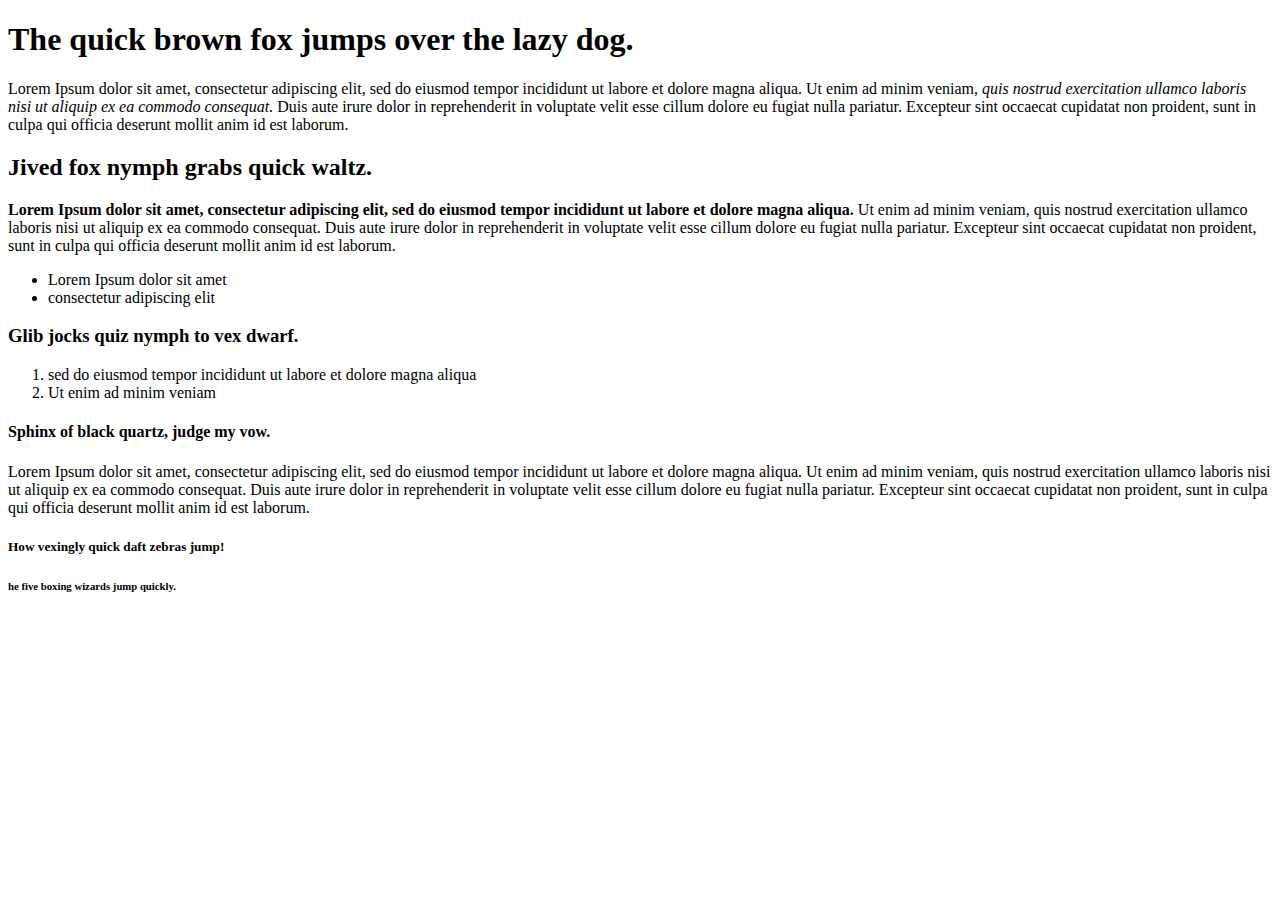
==== design-inspiration/design.html @ b98c0068 "Create design.html" ====
<!DOCTYPE html>

<html lang="en">
<head>
  <meta charset="utf-8">
  <meta name="viewport" content="width=device-width, initial-scale=1">

  <title>Design lookbook</title>

  <link rel="stylesheet" href="styles.css">

</head>

<body>
  <h1>The quick brown fox jumps over the lazy dog.</h1>

<p>Lorem Ipsum dolor sit amet, consectetur adipiscing elit, sed do eiusmod tempor incididunt ut labore et dolore magna aliqua. Ut enim ad minim veniam, <em>quis nostrud exercitation ullamco laboris nisi ut aliquip ex ea commodo consequat.</em> Duis aute irure dolor in reprehenderit in voluptate velit esse cillum dolore eu fugiat nulla pariatur. Excepteur sint occaecat cupidatat non proident, sunt in culpa qui officia deserunt mollit anim id est laborum.</p>

<h2>Jived fox nymph grabs quick waltz.</h2>

<p><strong>Lorem Ipsum dolor sit amet, consectetur adipiscing elit, sed do eiusmod tempor incididunt ut labore et dolore magna aliqua.</strong> Ut enim ad minim veniam, quis nostrud exercitation ullamco laboris nisi ut aliquip ex ea commodo consequat. Duis aute irure dolor in reprehenderit in voluptate velit esse cillum dolore eu fugiat nulla pariatur. Excepteur sint occaecat cupidatat non proident, sunt in culpa qui officia deserunt mollit anim id est laborum.</p>

<ul>
    <li>Lorem Ipsum dolor sit amet</li>
    <li>consectetur adipiscing elit</li>
</ul>

<h3>Glib jocks quiz nymph to vex dwarf.</h3>

<ol>
    <li>sed do eiusmod tempor incididunt ut labore et dolore magna aliqua</li>
    <li>Ut enim ad minim veniam</li>
</ol>

<h4>Sphinx of black quartz, judge my vow.</h4>

<p>Lorem Ipsum dolor sit amet, consectetur adipiscing elit, sed do eiusmod tempor incididunt ut labore et dolore magna aliqua. Ut enim ad minim veniam, quis nostrud exercitation ullamco laboris nisi ut aliquip ex ea commodo consequat. Duis aute irure dolor in reprehenderit in voluptate velit esse cillum dolore eu fugiat nulla pariatur. Excepteur sint occaecat cupidatat non proident, sunt in culpa qui officia deserunt mollit anim id est laborum.</p>

<h5>How vexingly quick daft zebras jump!</h5>
<h6>he five boxing wizards jump quickly.</h6>
  
  
</body>
</html
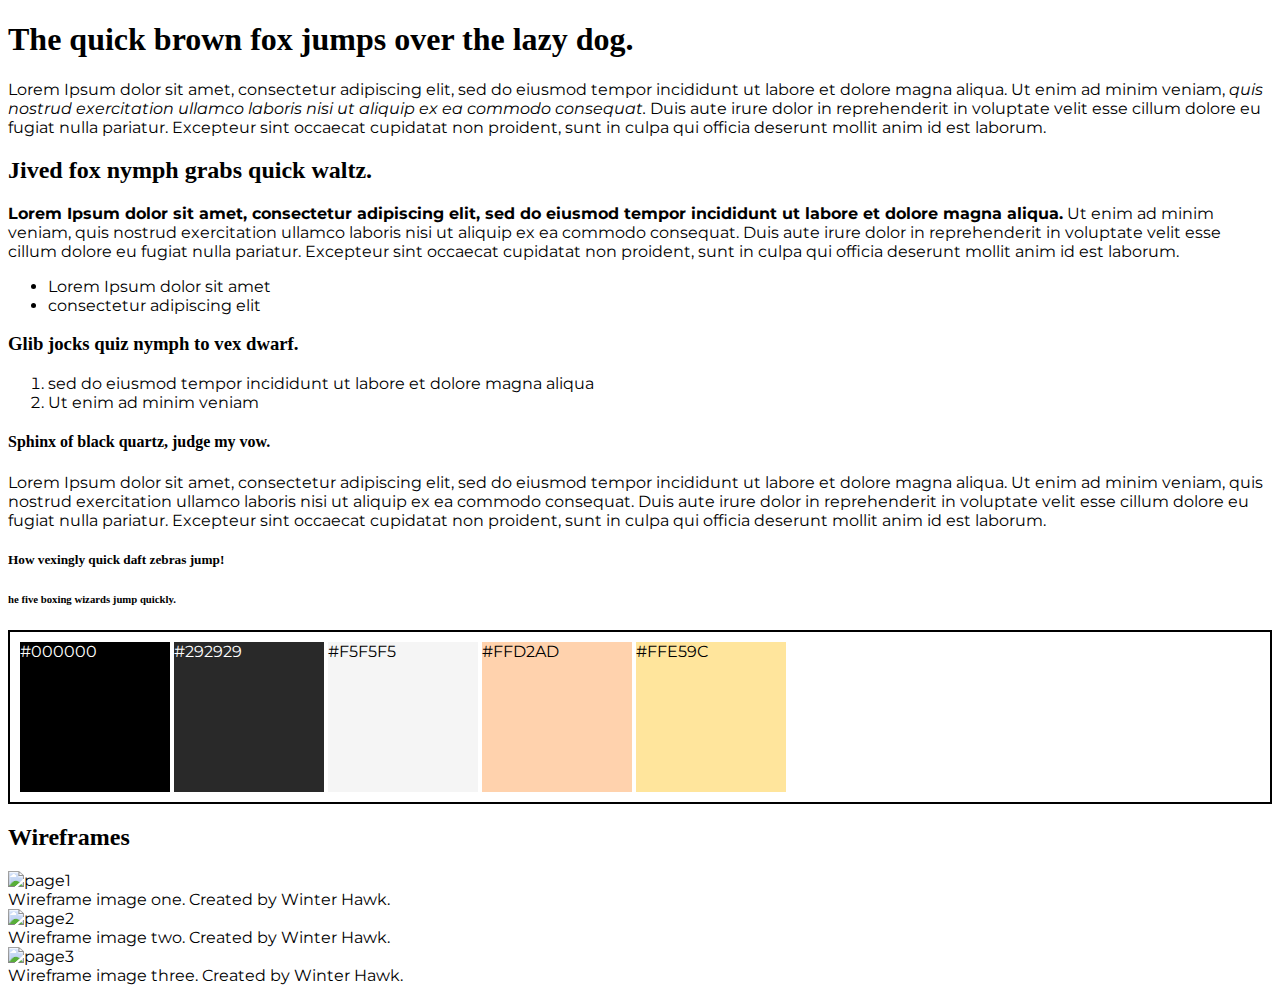
==== commit 964c41c7: "Update design.html" ====
--- a/design-inspiration/design.html
+++ b/design-inspiration/design.html
@@ -6,6 +6,9 @@
   <meta name="viewport" content="width=device-width, initial-scale=1">
 
   <title>Design lookbook</title>
+
+  <link href="https://fonts.googleapis.com/css2?family=Lora:ital,wght@0,400;0,700;1,400;1,600&family=Montserrat:ital@0;1&family=Zen+Old+Mincho:wght@400;700&display=swap" rel="stylesheet">
+  <link href="https://fonts.googleapis.com/css2?family=Lora:ital,wght@0,400;0,700;1,400;1,600&family=Montserrat:ital@0;1&family=Zen+Old+Mincho:wght@400;700&display=swap" rel="stylesheet">
 
   <link rel="stylesheet" href="styles.css">
 
@@ -38,7 +41,24 @@
 
 <h5>How vexingly quick daft zebras jump!</h5>
 <h6>he five boxing wizards jump quickly.</h6>
-  
-  
+
+<div id="color-palette">
+    <div class="color-1"> #000000 </div>
+    <div class="color-2"> #292929 </div>
+    <div class="color-3"> #F5F5F5 </div>
+    <div class="color-4"> #FFD2AD </div>
+    <div class="color-5"> #FFE59C </div>
+
+</div>
+
+<h2> Wireframes </h2>
+      <img src="design-inspiration/IMG-0115.JPG" alt="page1" width="450px" margin="15px">
+      <figcaption>Wireframe image one. Created by Winter Hawk.</figcaption>
+      <img src="design-inspiration/IMG-0116.JPG" alt="page2" width="450px" margin="15px">
+      <figcaption>Wireframe image two. Created by Winter Hawk.</figcaption>
+      <img src="design-inspiration/IMG-0117.JPG" alt="page3" width="450px" margin="15px">
+      <figcaption>Wireframe image three. Created by Winter Hawk.</figcaption>
+
+
 </body>
 </html
--- a/design-inspiration/styles.css
+++ b/design-inspiration/styles.css
@@ -0,0 +1,54 @@
+/* font-family: 'Inter', sans-serif;
+font-family: 'Playfair Display', serif; */
+
+body {
+  font-family: 'Montserrat', sans-serif;
+}
+
+ h1, h2, h3, h4, h5, h6 {
+   font-family: 'Playfair Display', serif;
+   font-weight: bold;
+ }
+
+#color-palette {
+  background-color: white;
+  border: 2px black solid;
+  padding: 10px;
+}
+
+.color-1 {
+  height: 150px;
+  width: 150px;
+  display: inline-block;
+  background-color: #000000;
+  color: white;
+}
+
+.color-2 {
+  height: 150px;
+  width: 150px;
+  display: inline-block;
+  background-color: #292929;
+  color: white;
+}
+
+.color-3 {
+  height: 150px;
+  width: 150px;
+  display: inline-block;
+  background-color: #F5F5F5;
+}
+
+.color-4 {
+  height: 150px;
+  width: 150px;
+  display: inline-block;
+  background-color: #FFD2AD;
+}
+
+.color-5 {
+  height: 150px;
+  width: 150px;
+  display: inline-block;
+  background-color: #FFE59C;
+}
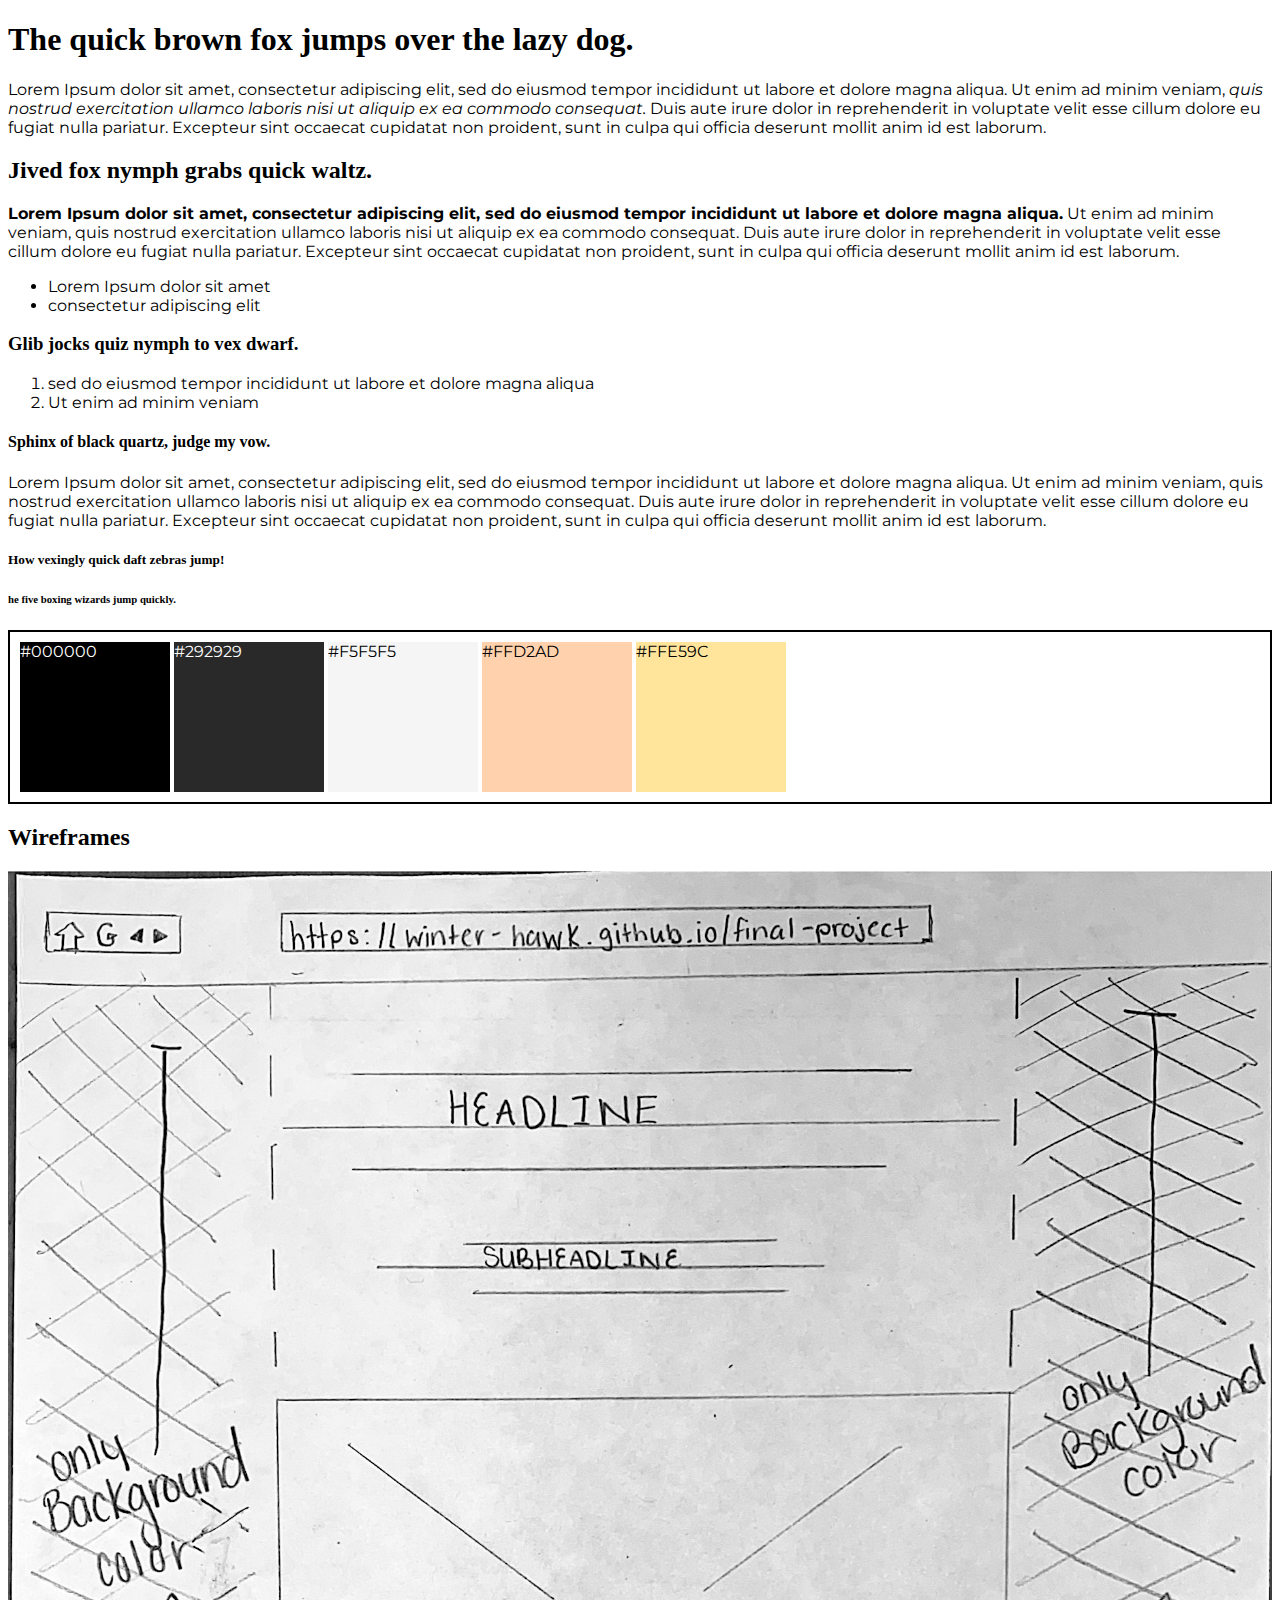
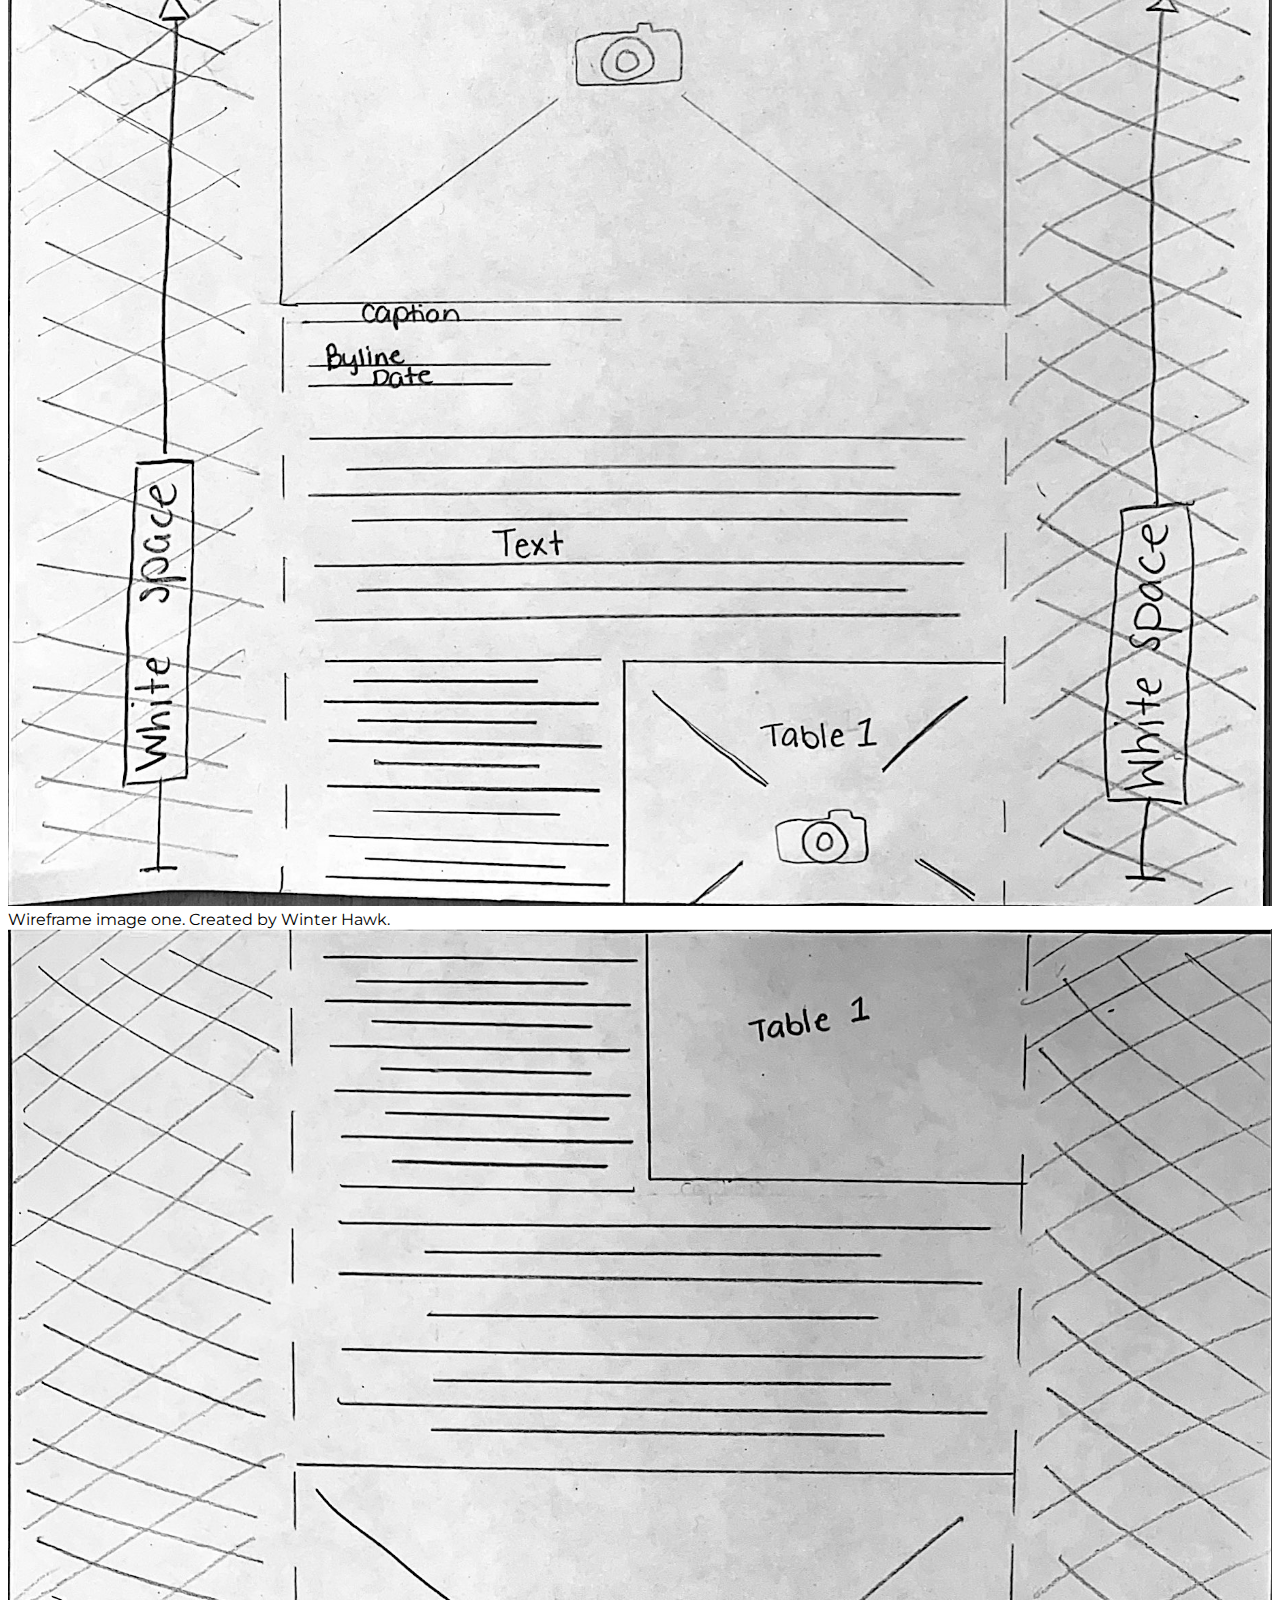
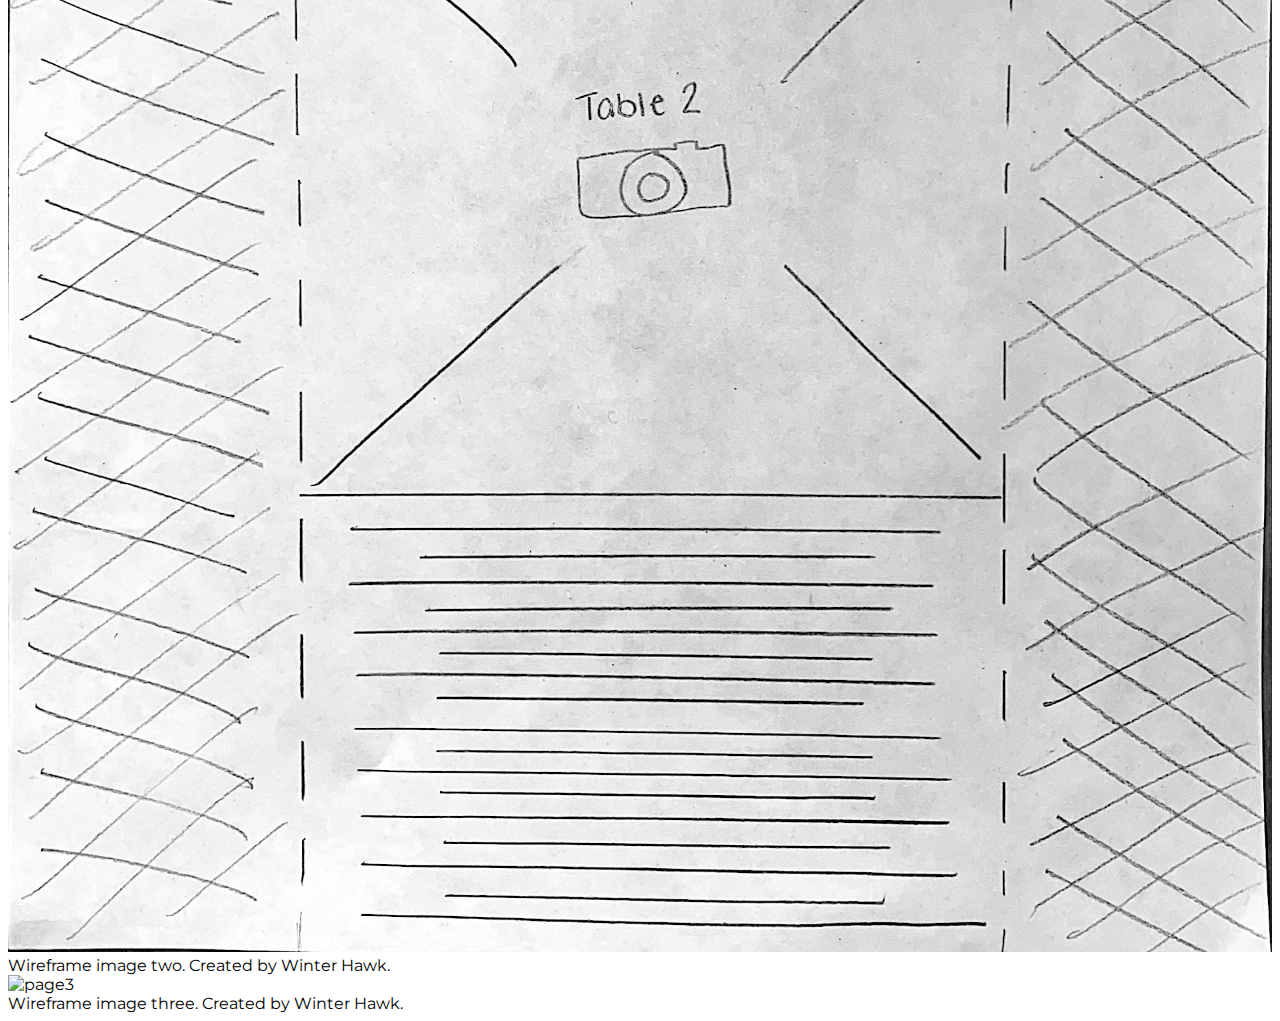
==== commit ce0598b3: "Update design.html" ====
--- a/design-inspiration/design.html
+++ b/design-inspiration/design.html
@@ -52,12 +52,20 @@
 </div>
 
 <h2> Wireframes </h2>
-      <img src="design-inspiration/IMG-0115.JPG" alt="page1" width="450px" margin="15px">
-      <figcaption>Wireframe image one. Created by Winter Hawk.</figcaption>
-      <img src="design-inspiration/IMG-0116.JPG" alt="page2" width="450px" margin="15px">
-      <figcaption>Wireframe image two. Created by Winter Hawk.</figcaption>
-      <img src="design-inspiration/IMG-0117.JPG" alt="page3" width="450px" margin="15px">
-      <figcaption>Wireframe image three. Created by Winter Hawk.</figcaption>
+    <div class="wireframes">
+      <div class="wireframe">
+        <img src="IMG-0115.JPG" alt="page1" width="100%">
+        <figcaption>Wireframe image one. Created by Winter Hawk.</figcaption>
+      </div>
+      <div class="wireframe">
+        <img src="IMG-0116.JPG" alt="page2" width="100%">
+        <figcaption>Wireframe image two. Created by Winter Hawk.</figcaption>
+      </div>
+      <div class="wireframe">
+        <img src="IMG-0117.JPG" alt="page3" width="100%">
+        <figcaption>Wireframe image three. Created by Winter Hawk.</figcaption>
+      </div>
+    </div>
 
 
 </body>
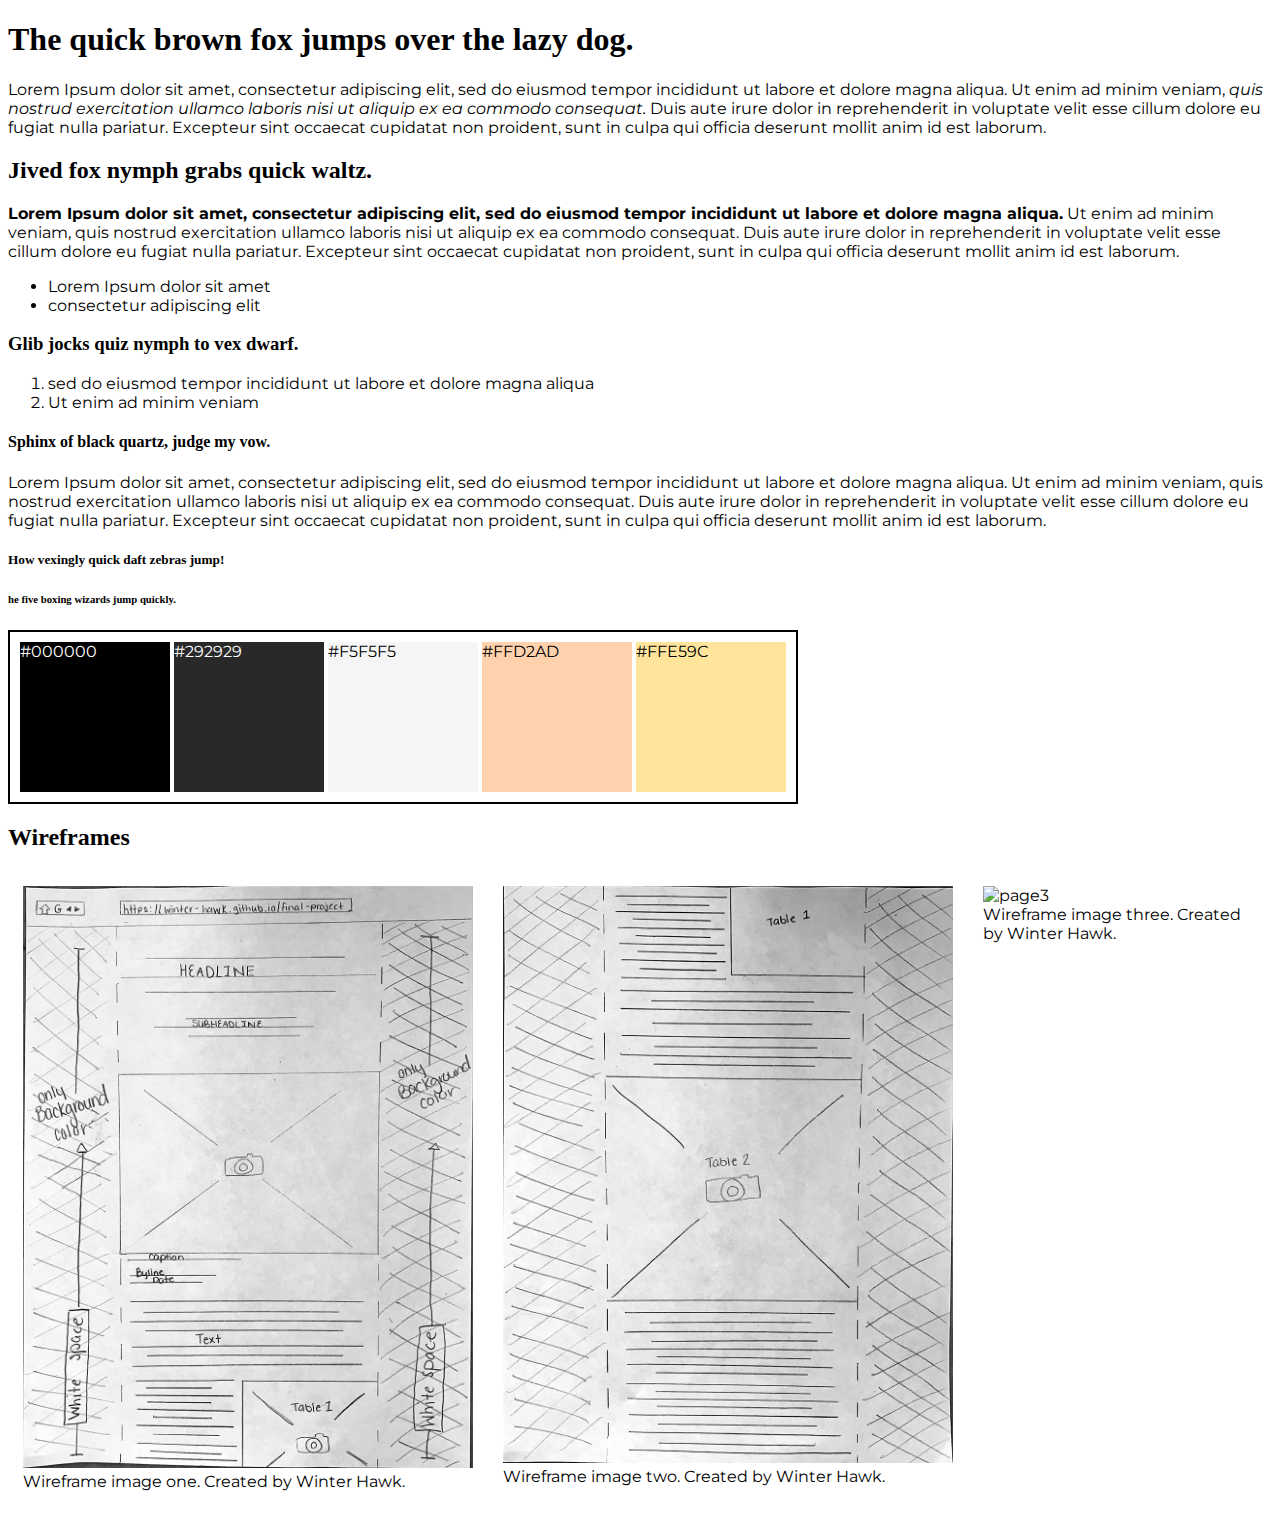
==== commit 0c1de326: "Update design.html" ====
--- a/design-inspiration/design.html
+++ b/design-inspiration/design.html
@@ -54,15 +54,15 @@
 <h2> Wireframes </h2>
     <div class="wireframes">
       <div class="wireframe">
-        <img src="IMG-0115.JPG" alt="page1" width="100%">
+        <img src="IMG-0115.JPG" alt="page1" width="450px">
         <figcaption>Wireframe image one. Created by Winter Hawk.</figcaption>
       </div>
       <div class="wireframe">
-        <img src="IMG-0116.JPG" alt="page2" width="100%">
+        <img src="IMG-0116.JPG" alt="page2" width="450px">
         <figcaption>Wireframe image two. Created by Winter Hawk.</figcaption>
       </div>
       <div class="wireframe">
-        <img src="IMG-0117.JPG" alt="page3" width="100%">
+        <img src="IMG-0117.JPG" alt="page3" width="450px">
         <figcaption>Wireframe image three. Created by Winter Hawk.</figcaption>
       </div>
     </div>
--- a/design-inspiration/styles.css
+++ b/design-inspiration/styles.css
@@ -3,6 +3,7 @@
 
 body {
   font-family: 'Montserrat', sans-serif;
+
 }
 
  h1, h2, h3, h4, h5, h6 {
@@ -14,6 +15,7 @@
   background-color: white;
   border: 2px black solid;
   padding: 10px;
+  width: fit-content;
 }
 
 .color-1 {
@@ -52,3 +54,11 @@
   display: inline-block;
   background-color: #FFE59C;
 }
+
+.wireframes {
+  display: flex;
+}
+
+.wireframe {
+  margin: 15px;
+}
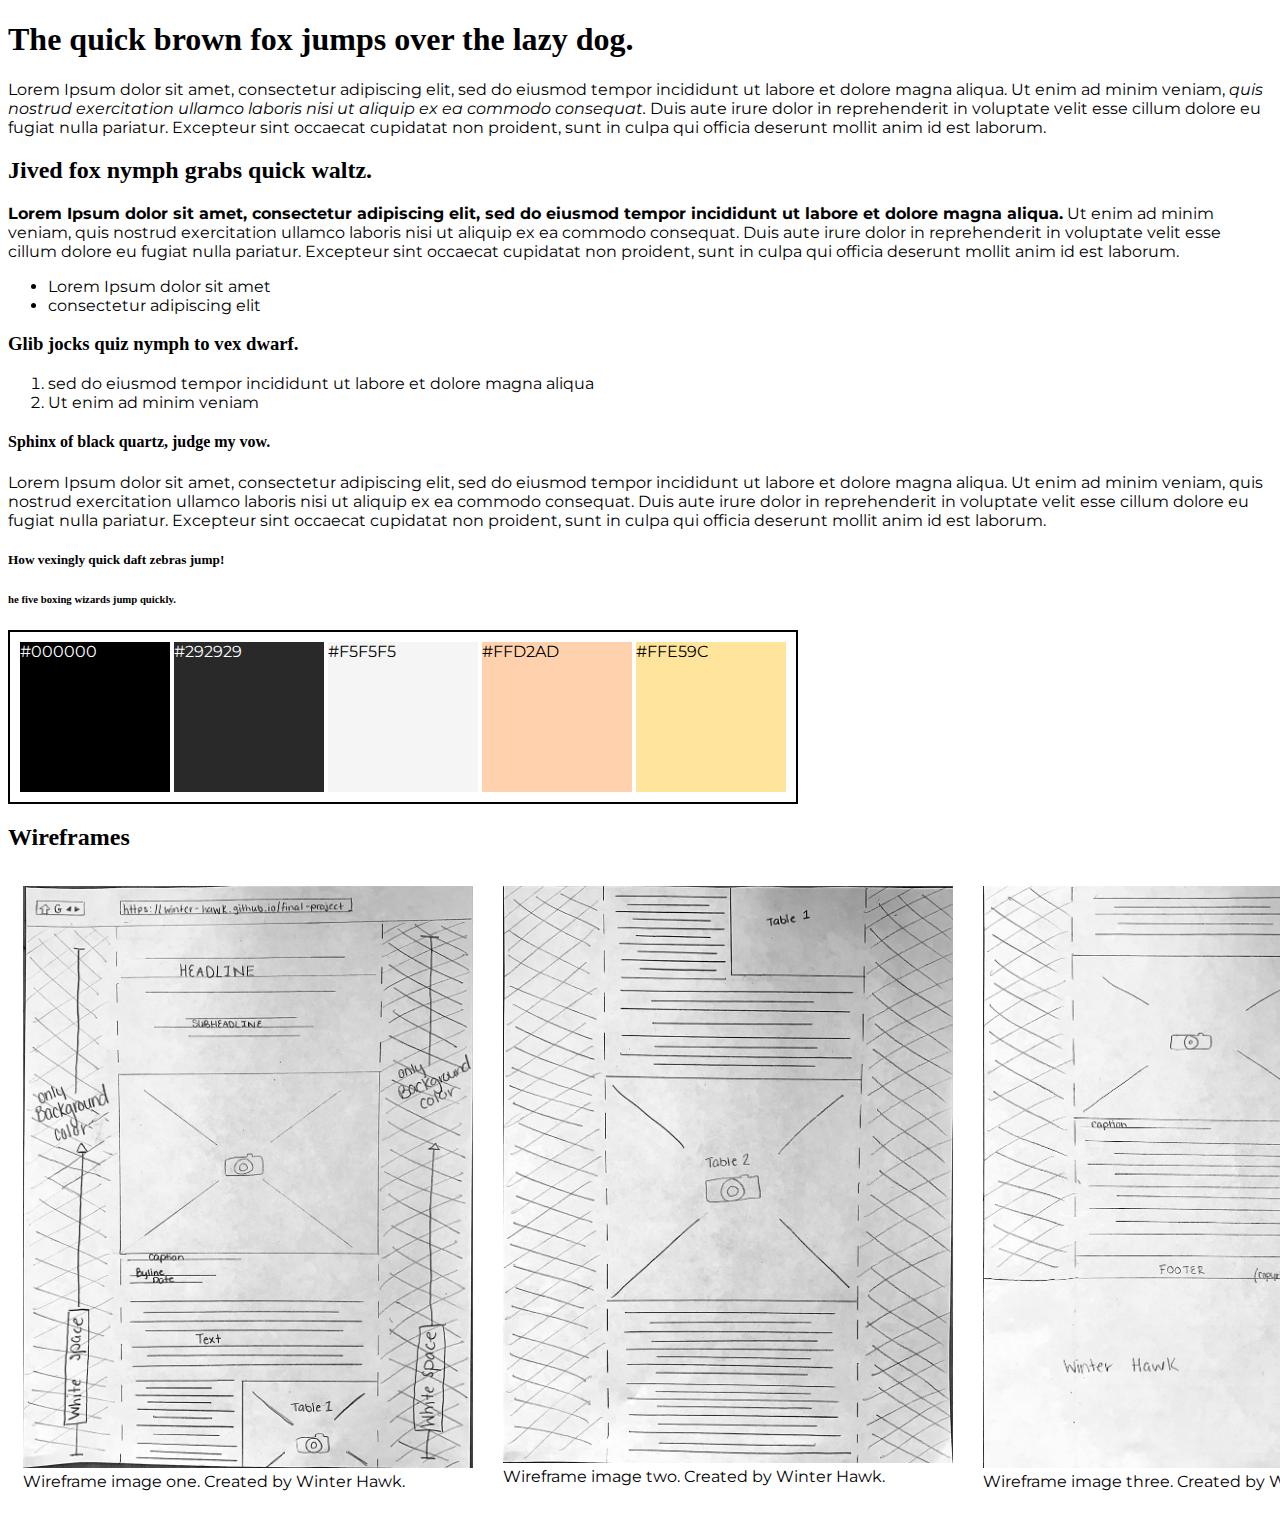
==== commit 6c6d8d9a: "Update design.html" ====
--- a/design-inspiration/design.html
+++ b/design-inspiration/design.html
@@ -62,7 +62,7 @@
         <figcaption>Wireframe image two. Created by Winter Hawk.</figcaption>
       </div>
       <div class="wireframe">
-        <img src="IMG-0117.JPG" alt="page3" width="450px">
+        <img src="IMG-0117.jpg" alt="page3" width="450px">
         <figcaption>Wireframe image three. Created by Winter Hawk.</figcaption>
       </div>
     </div>
